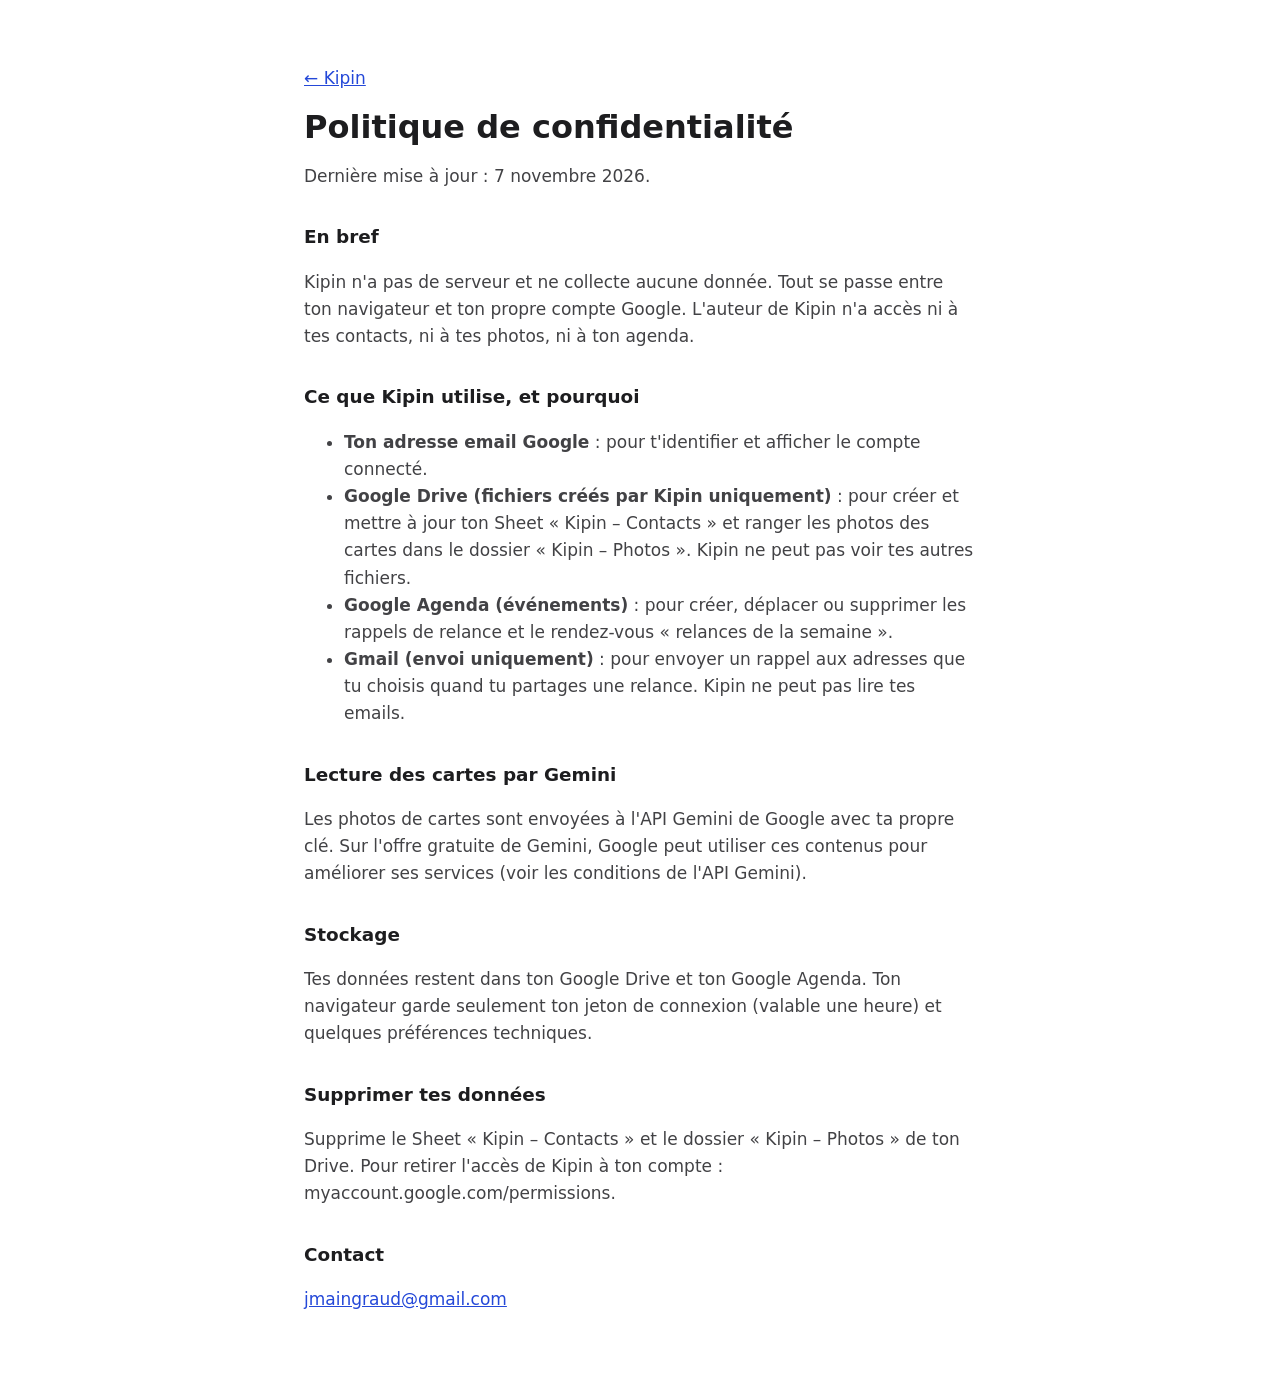
==== confidentialite.html @ f202598c "Ajoute la politique de confidentialité (requise par Google) Co-Authored-By: Claude Opus 5.5 <noreply" ====
<!DOCTYPE html>
<html lang="fr">
<head>
  <meta charset="utf-8">
  <meta name="viewport" content="width=device-width, initial-scale=1">
  <meta name="color-scheme" content="light dark">
  <title>Kipin · Confidentialité</title>
  <style>
    :root { --fond: #FFFFFF; --encre: #1D1D1F; --doux: #424245; --bleu: #2448D8; }
    @media (prefers-color-scheme: dark) { :root { --fond: #0F141C; --encre: #E6EAF0; --doux: #A3ADBB; --bleu: #8FA8FF; } }
    body { margin: 0; background: var(--fond); color: var(--encre); font: 17px/1.6 -apple-system, BlinkMacSystemFont, system-ui, sans-serif; }
    main { max-width: 42rem; margin: 0 auto; padding: 3rem 1.25rem 4rem; }
    h1 { font-size: 2rem; line-height: 1.15; margin: 0 0 0.5rem; }
    h2 { font-size: 1.15rem; margin: 2rem 0 0.5rem; }
    p, li { color: var(--doux); }
    a { color: var(--bleu); }
  </style>
</head>
<body>
<main>
  <p><a href="./">← Kipin</a></p>
  <h1>Politique de confidentialité</h1>
  <p>Dernière mise à jour : 7 novembre 2026.</p>

  <h2>En bref</h2>
  <p>Kipin n'a pas de serveur et ne collecte aucune donnée. Tout se passe entre ton navigateur et ton propre compte Google. L'auteur de Kipin n'a accès ni à tes contacts, ni à tes photos, ni à ton agenda.</p>

  <h2>Ce que Kipin utilise, et pourquoi</h2>
  <ul>
    <li><strong>Ton adresse email Google</strong> : pour t'identifier et afficher le compte connecté.</li>
    <li><strong>Google Drive (fichiers créés par Kipin uniquement)</strong> : pour créer et mettre à jour ton Sheet « Kipin – Contacts » et ranger les photos des cartes dans le dossier « Kipin – Photos ». Kipin ne peut pas voir tes autres fichiers.</li>
    <li><strong>Google Agenda (événements)</strong> : pour créer, déplacer ou supprimer les rappels de relance et le rendez-vous « relances de la semaine ».</li>
    <li><strong>Gmail (envoi uniquement)</strong> : pour envoyer un rappel aux adresses que tu choisis quand tu partages une relance. Kipin ne peut pas lire tes emails.</li>
  </ul>

  <h2>Lecture des cartes par Gemini</h2>
  <p>Les photos de cartes sont envoyées à l'API Gemini de Google avec ta propre clé. Sur l'offre gratuite de Gemini, Google peut utiliser ces contenus pour améliorer ses services (voir les conditions de l'API Gemini).</p>

  <h2>Stockage</h2>
  <p>Tes données restent dans ton Google Drive et ton Google Agenda. Ton navigateur garde seulement ton jeton de connexion (valable une heure) et quelques préférences techniques.</p>

  <h2>Supprimer tes données</h2>
  <p>Supprime le Sheet « Kipin – Contacts » et le dossier « Kipin – Photos » de ton Drive. Pour retirer l'accès de Kipin à ton compte : myaccount.google.com/permissions.</p>

  <h2>Contact</h2>
  <p><a href="mailto:jmaingraud@gmail.com">jmaingraud@gmail.com</a></p>
</main>
</body>
</html>
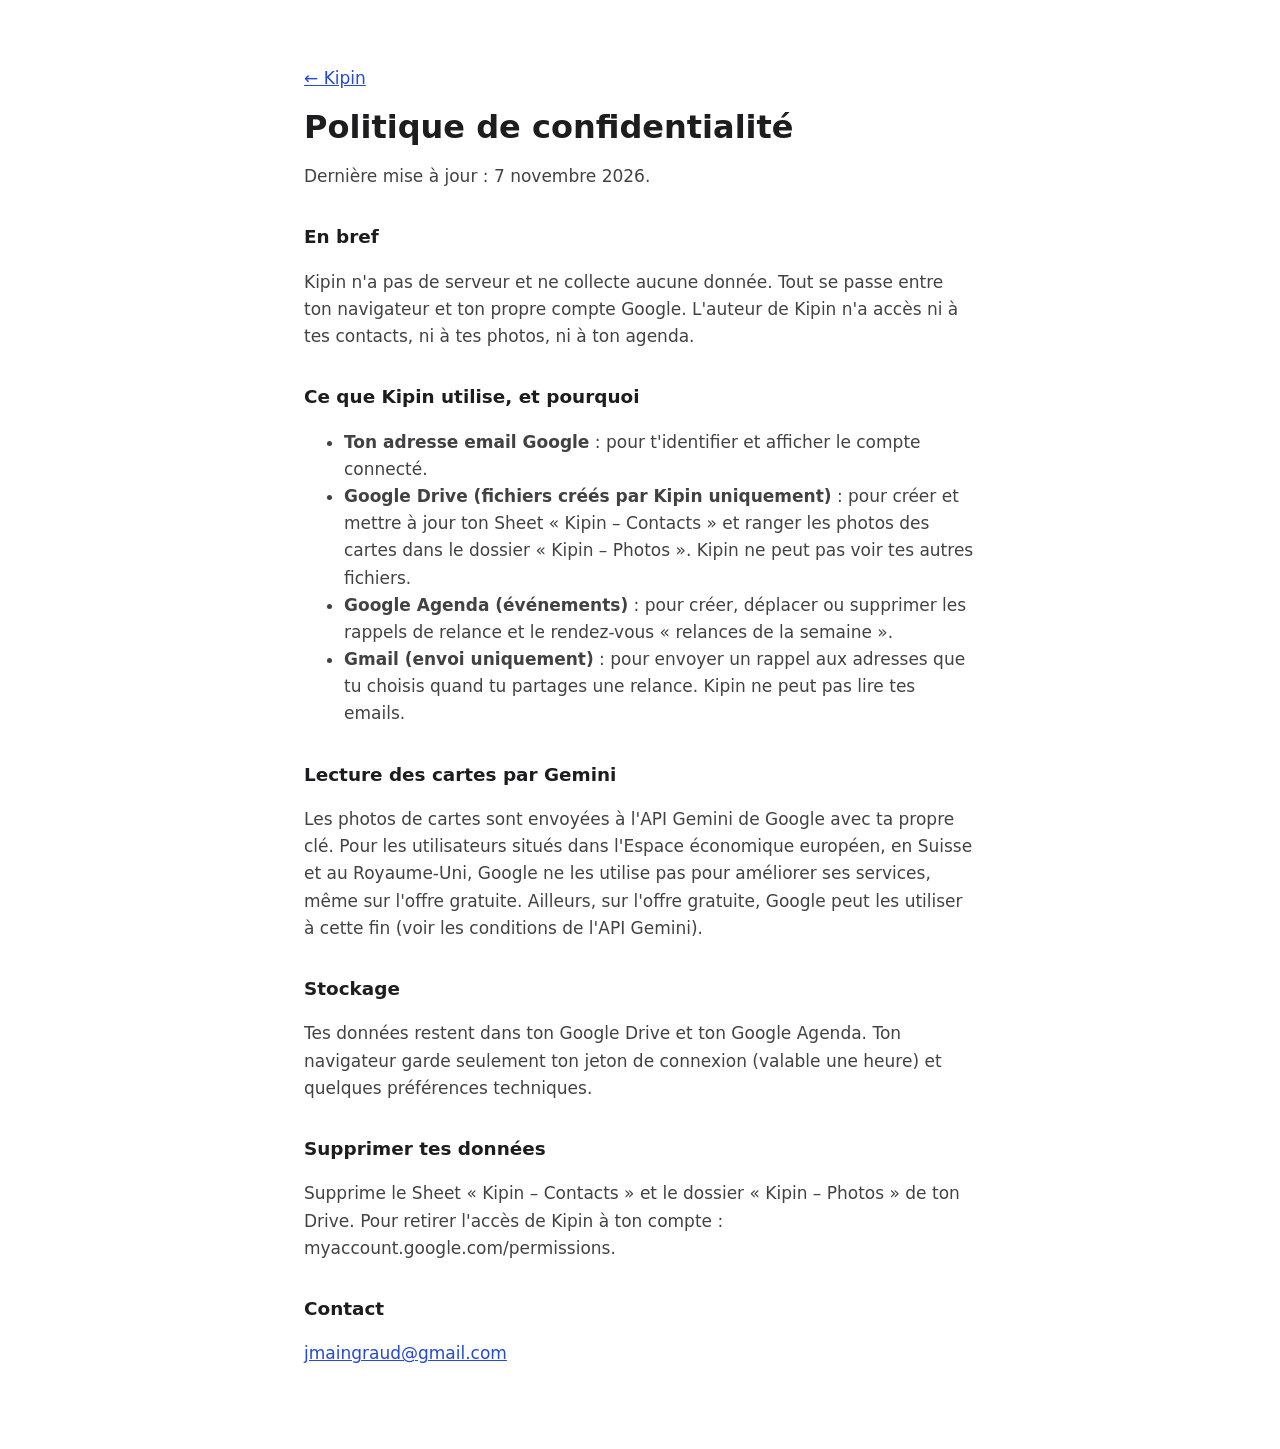
==== commit 04859ed7: "Écran de la clé Gemini refait : pas-à-pas en 4 étapes, vérification dès le collage, « Pas maintenant" ====
--- a/confidentialite.html
+++ b/confidentialite.html
@@ -34,7 +34,7 @@
   </ul>
 
   <h2>Lecture des cartes par Gemini</h2>
-  <p>Les photos de cartes sont envoyées à l'API Gemini de Google avec ta propre clé. Sur l'offre gratuite de Gemini, Google peut utiliser ces contenus pour améliorer ses services (voir les conditions de l'API Gemini).</p>
+  <p>Les photos de cartes sont envoyées à l'API Gemini de Google avec ta propre clé. Pour les utilisateurs situés dans l'Espace économique européen, en Suisse et au Royaume-Uni, Google ne les utilise pas pour améliorer ses services, même sur l'offre gratuite. Ailleurs, sur l'offre gratuite, Google peut les utiliser à cette fin (voir les conditions de l'API Gemini).</p>
 
   <h2>Stockage</h2>
   <p>Tes données restent dans ton Google Drive et ton Google Agenda. Ton navigateur garde seulement ton jeton de connexion (valable une heure) et quelques préférences techniques.</p>
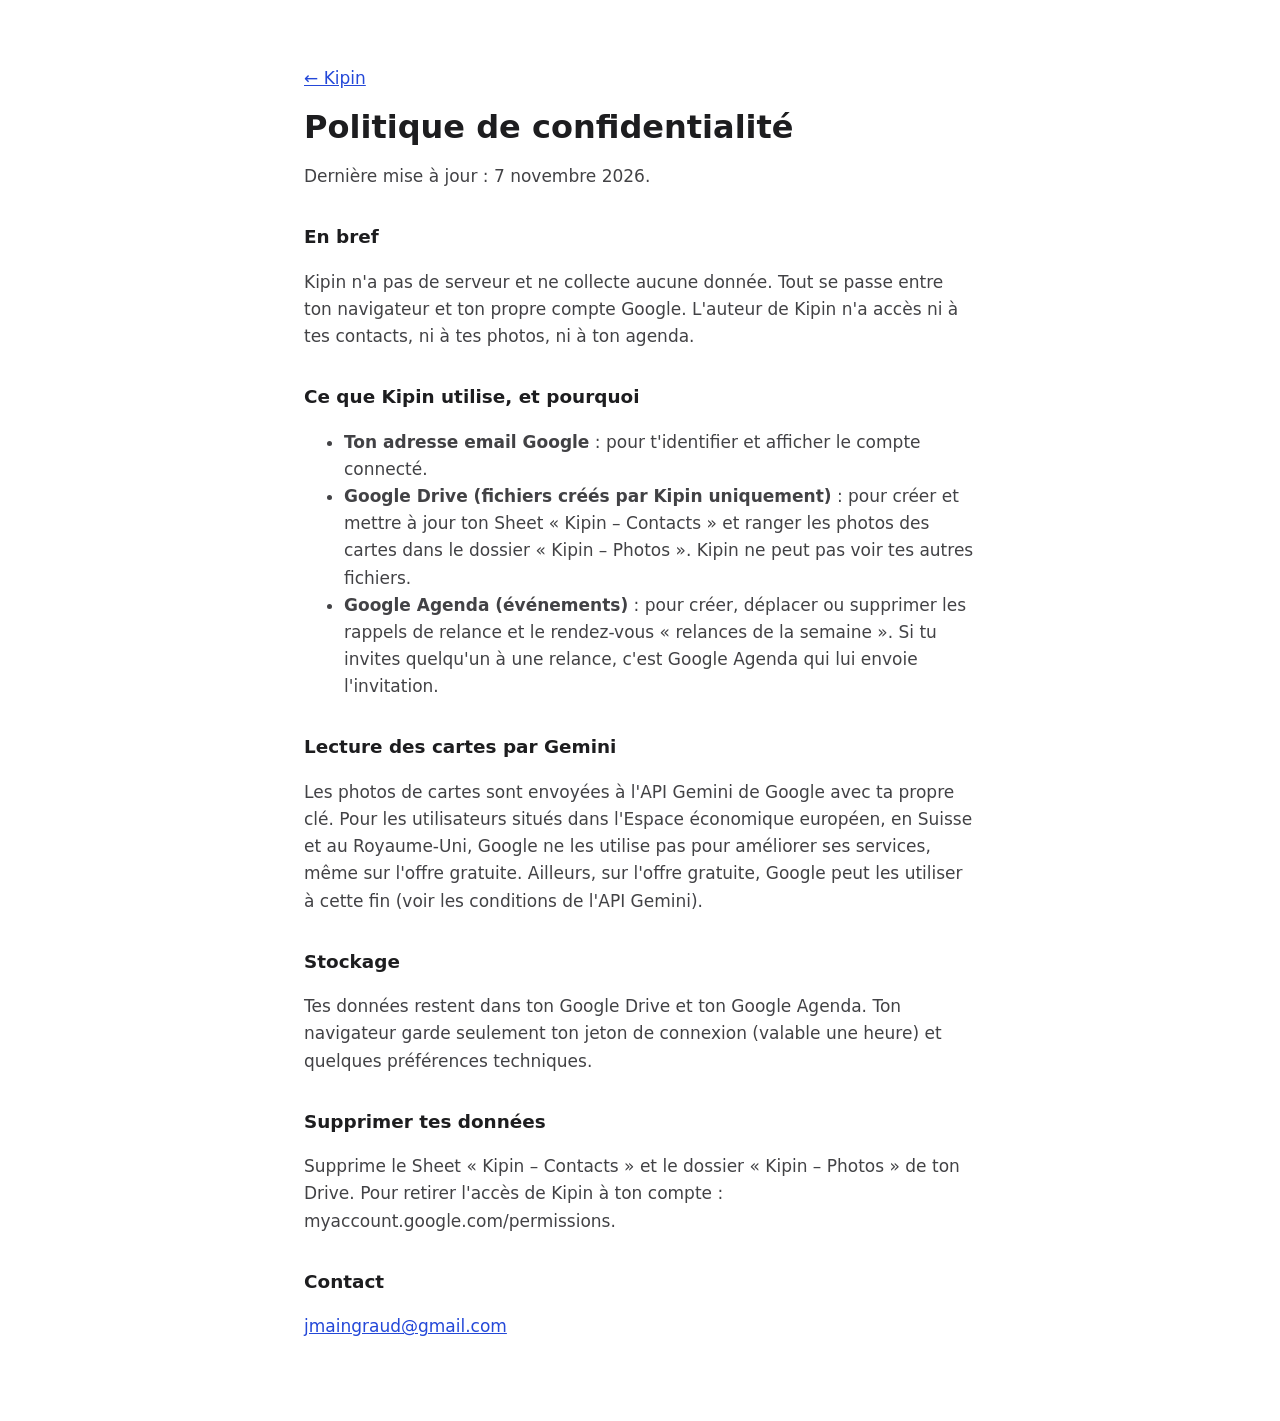
==== commit 388c015a: "Partage d'une relance : la personne est invitée à l'événement Google Agenda (plus d'envoi par Gmail," ====
--- a/confidentialite.html
+++ b/confidentialite.html
@@ -29,8 +29,7 @@
   <ul>
     <li><strong>Ton adresse email Google</strong> : pour t'identifier et afficher le compte connecté.</li>
     <li><strong>Google Drive (fichiers créés par Kipin uniquement)</strong> : pour créer et mettre à jour ton Sheet « Kipin – Contacts » et ranger les photos des cartes dans le dossier « Kipin – Photos ». Kipin ne peut pas voir tes autres fichiers.</li>
-    <li><strong>Google Agenda (événements)</strong> : pour créer, déplacer ou supprimer les rappels de relance et le rendez-vous « relances de la semaine ».</li>
-    <li><strong>Gmail (envoi uniquement)</strong> : pour envoyer un rappel aux adresses que tu choisis quand tu partages une relance. Kipin ne peut pas lire tes emails.</li>
+    <li><strong>Google Agenda (événements)</strong> : pour créer, déplacer ou supprimer les rappels de relance et le rendez-vous « relances de la semaine ». Si tu invites quelqu'un à une relance, c'est Google Agenda qui lui envoie l'invitation.</li>
   </ul>
 
   <h2>Lecture des cartes par Gemini</h2>
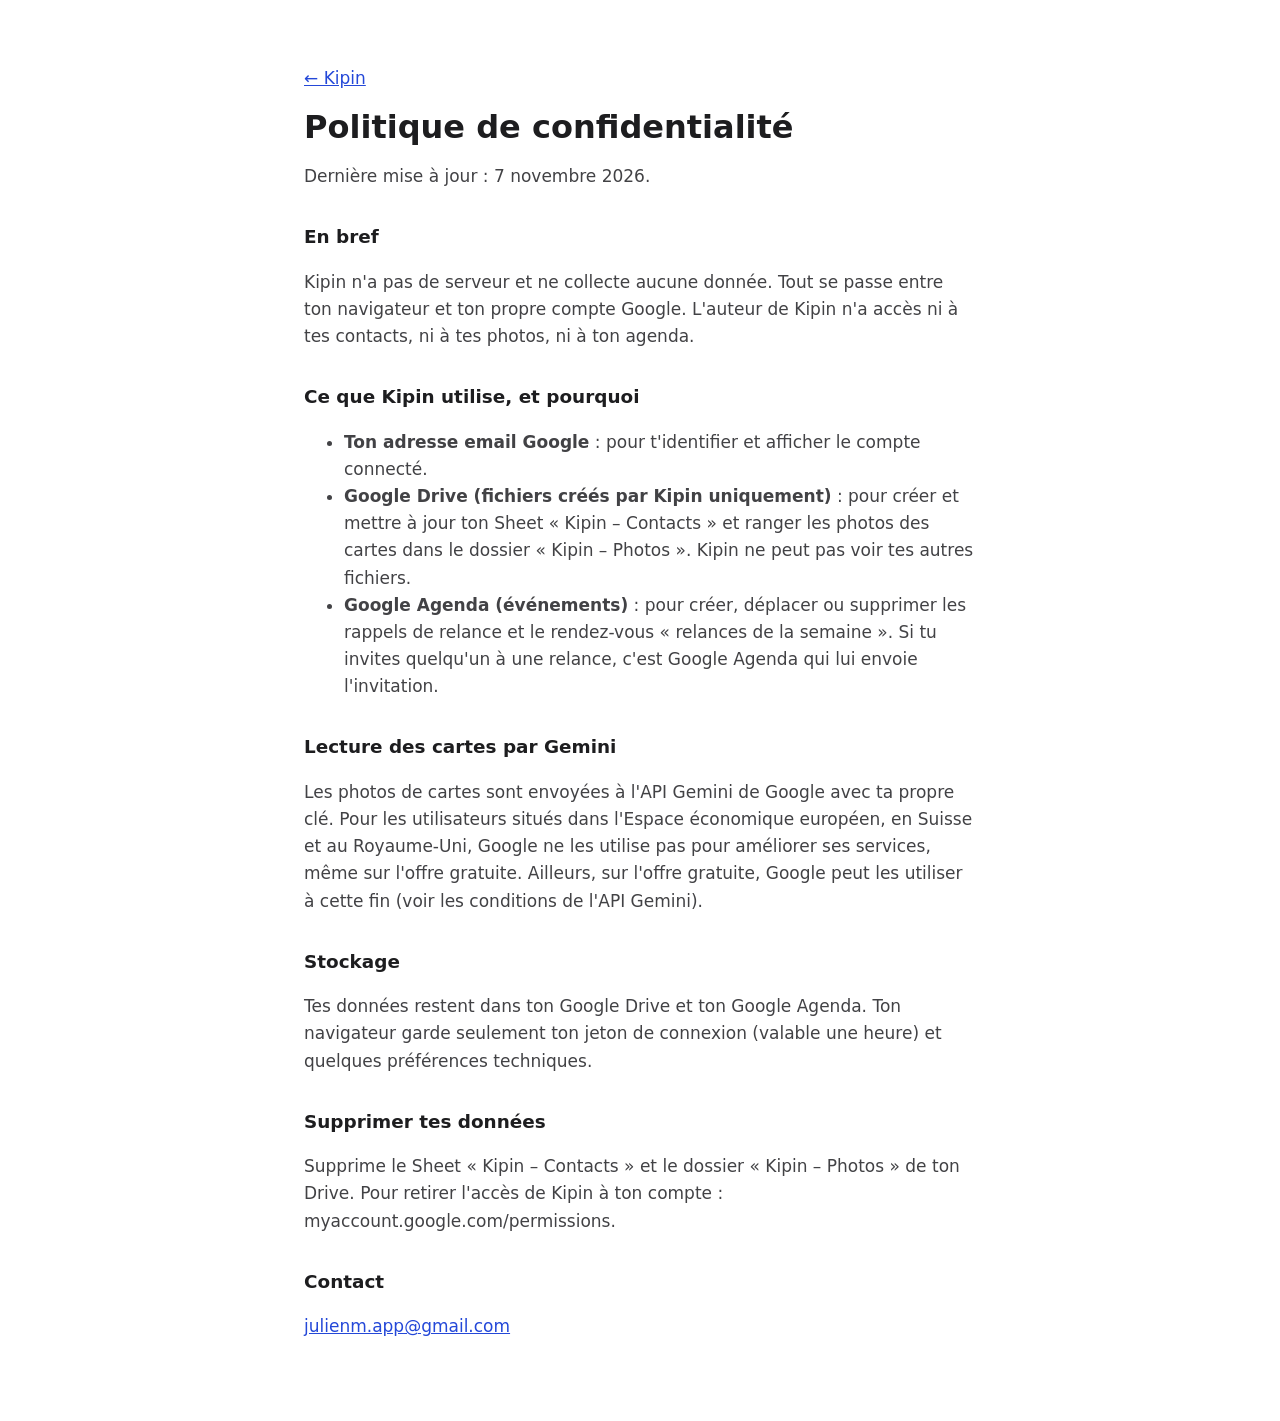
==== commit 61068085: "Lien « Un souci ? » : email pré-rempli (version, appareil, écran, message d'erreur) dans Réglages et" ====
--- a/confidentialite.html
+++ b/confidentialite.html
@@ -42,7 +42,7 @@
   <p>Supprime le Sheet « Kipin – Contacts » et le dossier « Kipin – Photos » de ton Drive. Pour retirer l'accès de Kipin à ton compte : myaccount.google.com/permissions.</p>
 
   <h2>Contact</h2>
-  <p><a href="mailto:jmaingraud@gmail.com">jmaingraud@gmail.com</a></p>
+  <p><a href="mailto:julienm.app@gmail.com">julienm.app@gmail.com</a></p>
 </main>
 </body>
 </html>
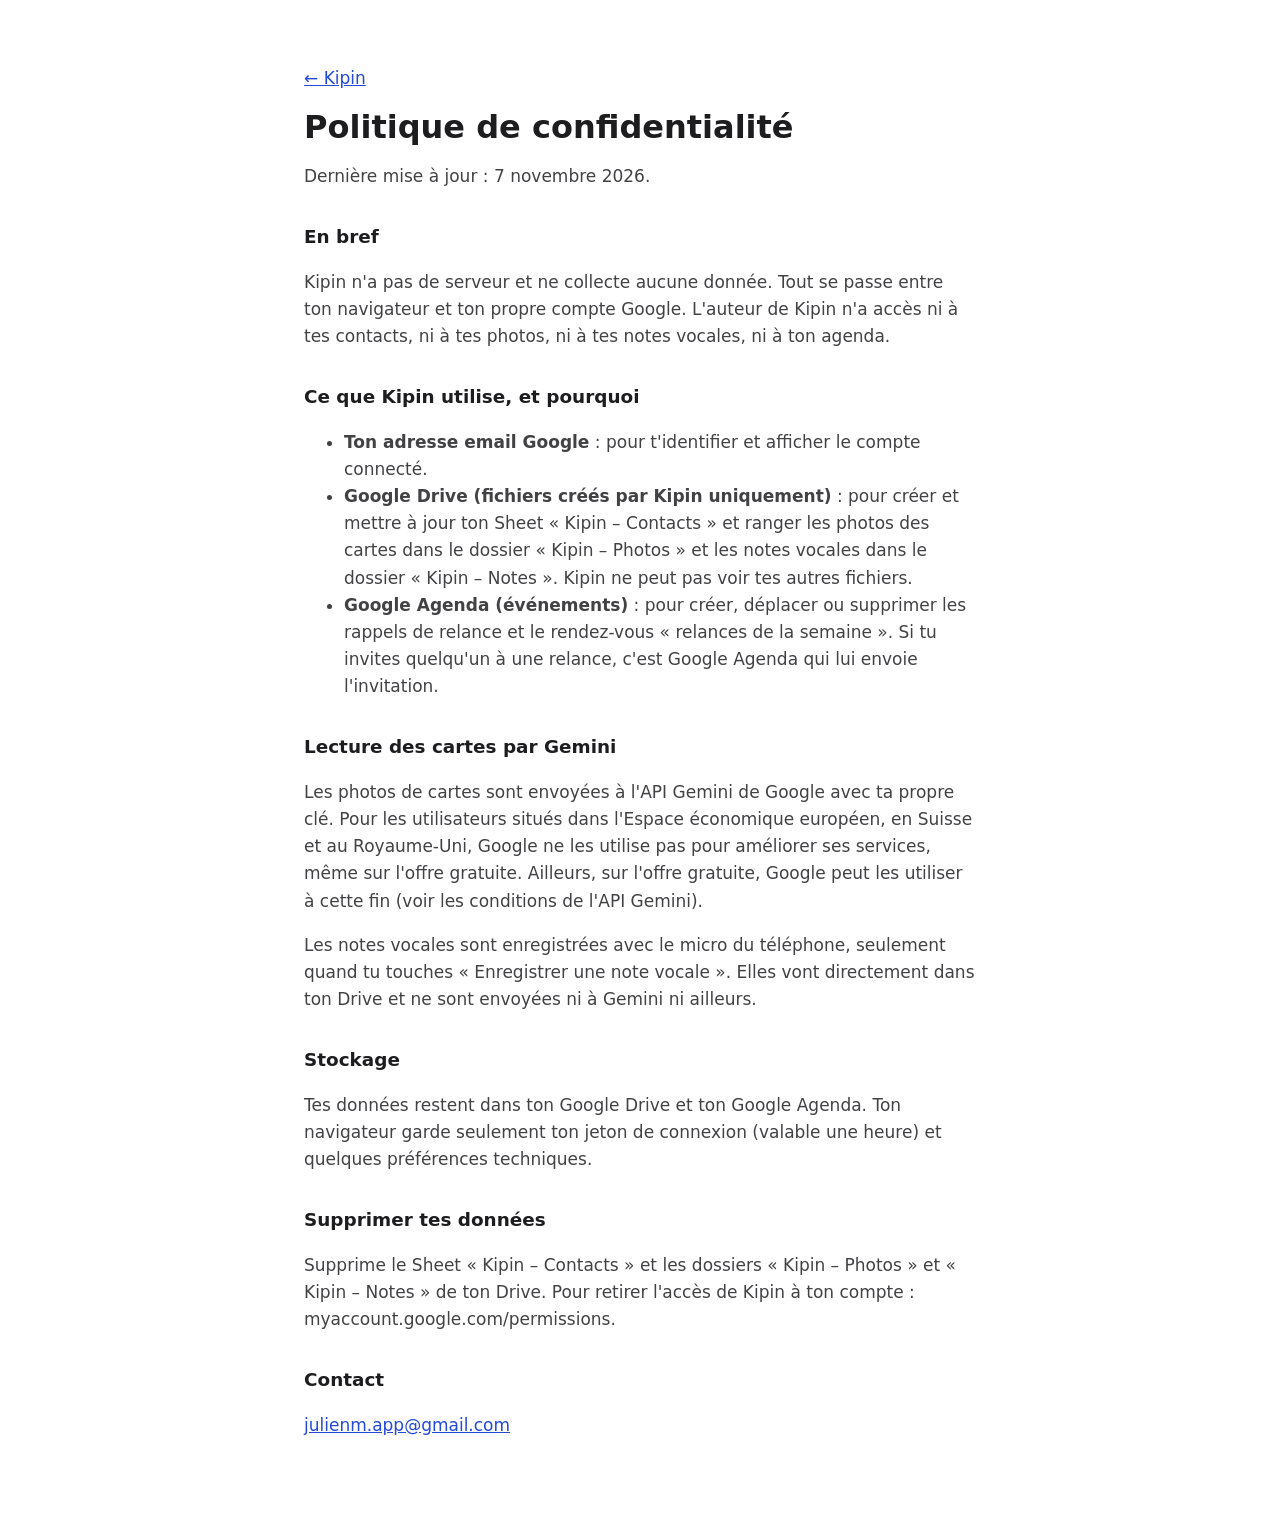
==== commit 5c77e36d: "Note vocale : enregistrer (2 min), réécouter, rangée dans le Drive « Kipin – Notes » Co-Authored-By:" ====
--- a/confidentialite.html
+++ b/confidentialite.html
@@ -23,23 +23,24 @@
   <p>Dernière mise à jour : 7 novembre 2026.</p>
 
   <h2>En bref</h2>
-  <p>Kipin n'a pas de serveur et ne collecte aucune donnée. Tout se passe entre ton navigateur et ton propre compte Google. L'auteur de Kipin n'a accès ni à tes contacts, ni à tes photos, ni à ton agenda.</p>
+  <p>Kipin n'a pas de serveur et ne collecte aucune donnée. Tout se passe entre ton navigateur et ton propre compte Google. L'auteur de Kipin n'a accès ni à tes contacts, ni à tes photos, ni à tes notes vocales, ni à ton agenda.</p>
 
   <h2>Ce que Kipin utilise, et pourquoi</h2>
   <ul>
     <li><strong>Ton adresse email Google</strong> : pour t'identifier et afficher le compte connecté.</li>
-    <li><strong>Google Drive (fichiers créés par Kipin uniquement)</strong> : pour créer et mettre à jour ton Sheet « Kipin – Contacts » et ranger les photos des cartes dans le dossier « Kipin – Photos ». Kipin ne peut pas voir tes autres fichiers.</li>
+    <li><strong>Google Drive (fichiers créés par Kipin uniquement)</strong> : pour créer et mettre à jour ton Sheet « Kipin – Contacts » et ranger les photos des cartes dans le dossier « Kipin – Photos » et les notes vocales dans le dossier « Kipin – Notes ». Kipin ne peut pas voir tes autres fichiers.</li>
     <li><strong>Google Agenda (événements)</strong> : pour créer, déplacer ou supprimer les rappels de relance et le rendez-vous « relances de la semaine ». Si tu invites quelqu'un à une relance, c'est Google Agenda qui lui envoie l'invitation.</li>
   </ul>
 
   <h2>Lecture des cartes par Gemini</h2>
   <p>Les photos de cartes sont envoyées à l'API Gemini de Google avec ta propre clé. Pour les utilisateurs situés dans l'Espace économique européen, en Suisse et au Royaume-Uni, Google ne les utilise pas pour améliorer ses services, même sur l'offre gratuite. Ailleurs, sur l'offre gratuite, Google peut les utiliser à cette fin (voir les conditions de l'API Gemini).</p>
+  <p>Les notes vocales sont enregistrées avec le micro du téléphone, seulement quand tu touches « Enregistrer une note vocale ». Elles vont directement dans ton Drive et ne sont envoyées ni à Gemini ni ailleurs.</p>
 
   <h2>Stockage</h2>
   <p>Tes données restent dans ton Google Drive et ton Google Agenda. Ton navigateur garde seulement ton jeton de connexion (valable une heure) et quelques préférences techniques.</p>
 
   <h2>Supprimer tes données</h2>
-  <p>Supprime le Sheet « Kipin – Contacts » et le dossier « Kipin – Photos » de ton Drive. Pour retirer l'accès de Kipin à ton compte : myaccount.google.com/permissions.</p>
+  <p>Supprime le Sheet « Kipin – Contacts » et les dossiers « Kipin – Photos » et « Kipin – Notes » de ton Drive. Pour retirer l'accès de Kipin à ton compte : myaccount.google.com/permissions.</p>
 
   <h2>Contact</h2>
   <p><a href="mailto:julienm.app@gmail.com">julienm.app@gmail.com</a></p>
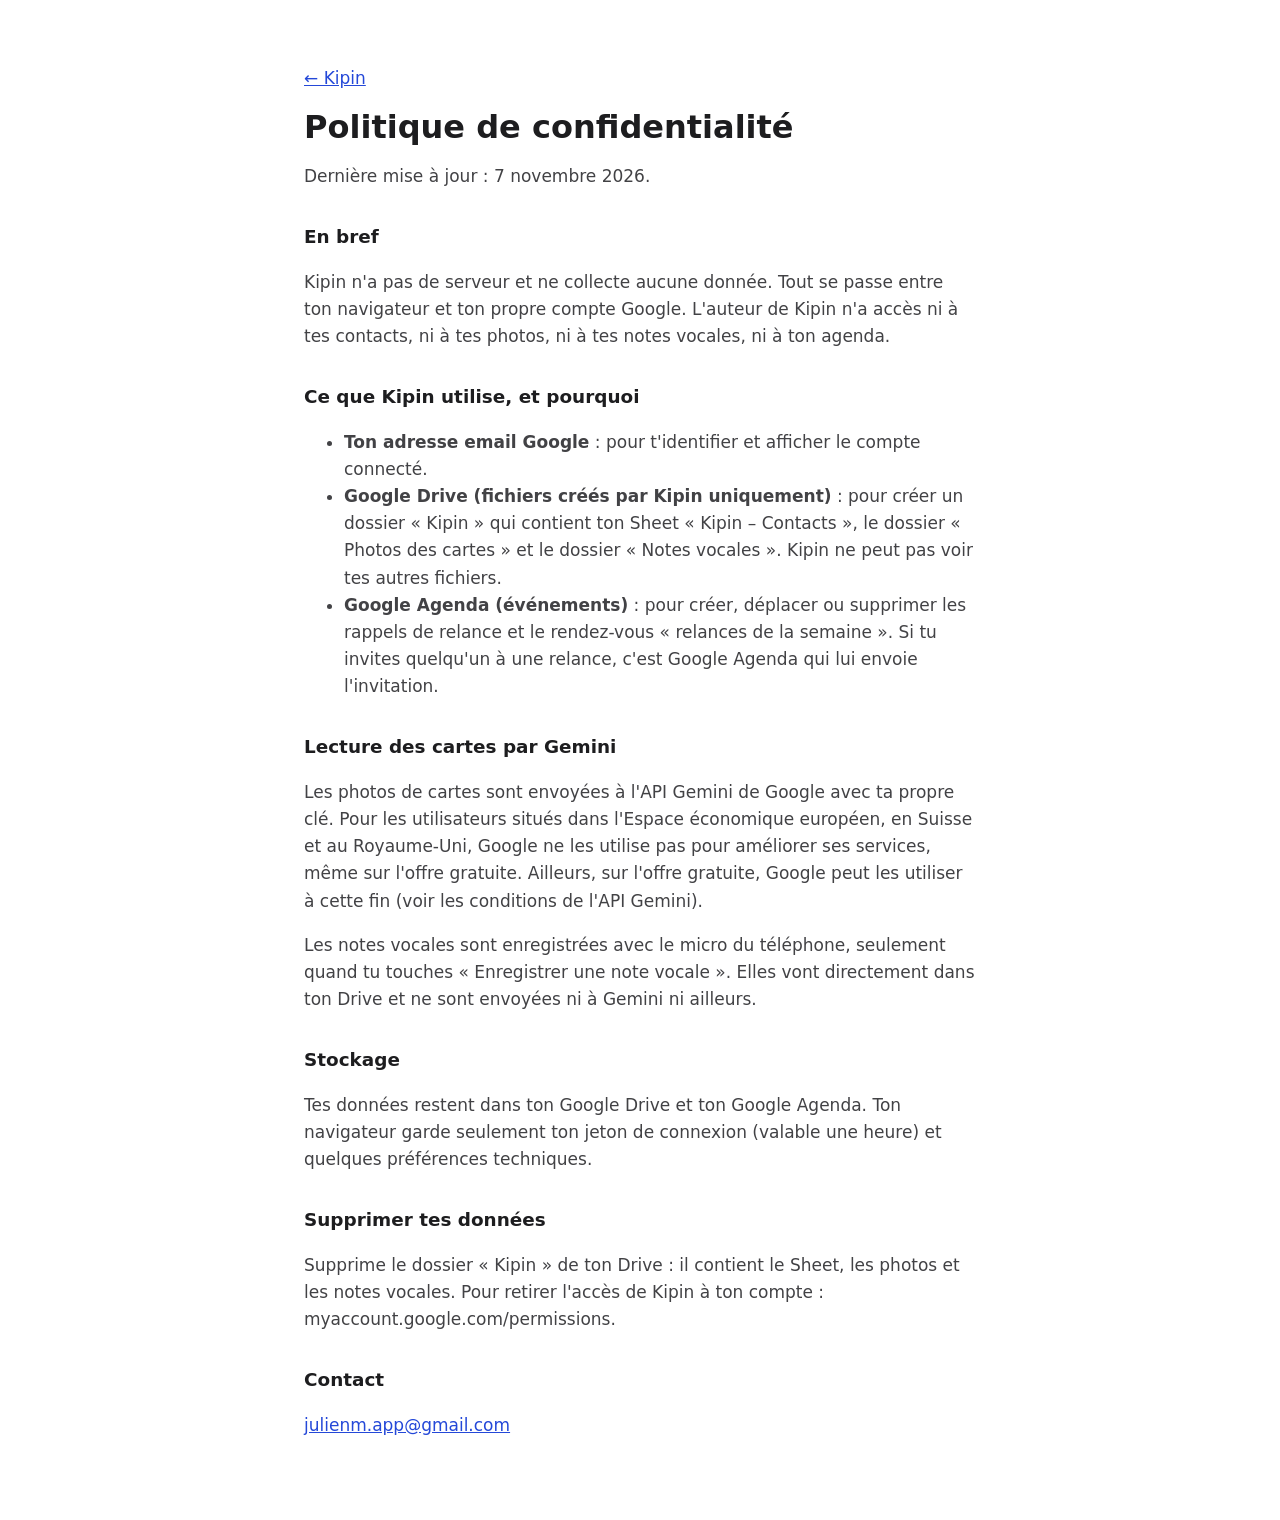
==== commit a584a134: "Drive rangé : dossier « Kipin » avec le Sheet, « Photos des cartes » et « Notes vocales » (migration" ====
--- a/confidentialite.html
+++ b/confidentialite.html
@@ -28,7 +28,7 @@
   <h2>Ce que Kipin utilise, et pourquoi</h2>
   <ul>
     <li><strong>Ton adresse email Google</strong> : pour t'identifier et afficher le compte connecté.</li>
-    <li><strong>Google Drive (fichiers créés par Kipin uniquement)</strong> : pour créer et mettre à jour ton Sheet « Kipin – Contacts » et ranger les photos des cartes dans le dossier « Kipin – Photos » et les notes vocales dans le dossier « Kipin – Notes ». Kipin ne peut pas voir tes autres fichiers.</li>
+    <li><strong>Google Drive (fichiers créés par Kipin uniquement)</strong> : pour créer un dossier « Kipin » qui contient ton Sheet « Kipin – Contacts », le dossier « Photos des cartes » et le dossier « Notes vocales ». Kipin ne peut pas voir tes autres fichiers.</li>
     <li><strong>Google Agenda (événements)</strong> : pour créer, déplacer ou supprimer les rappels de relance et le rendez-vous « relances de la semaine ». Si tu invites quelqu'un à une relance, c'est Google Agenda qui lui envoie l'invitation.</li>
   </ul>
 
@@ -40,7 +40,7 @@
   <p>Tes données restent dans ton Google Drive et ton Google Agenda. Ton navigateur garde seulement ton jeton de connexion (valable une heure) et quelques préférences techniques.</p>
 
   <h2>Supprimer tes données</h2>
-  <p>Supprime le Sheet « Kipin – Contacts » et les dossiers « Kipin – Photos » et « Kipin – Notes » de ton Drive. Pour retirer l'accès de Kipin à ton compte : myaccount.google.com/permissions.</p>
+  <p>Supprime le dossier « Kipin » de ton Drive : il contient le Sheet, les photos et les notes vocales. Pour retirer l'accès de Kipin à ton compte : myaccount.google.com/permissions.</p>
 
   <h2>Contact</h2>
   <p><a href="mailto:julienm.app@gmail.com">julienm.app@gmail.com</a></p>
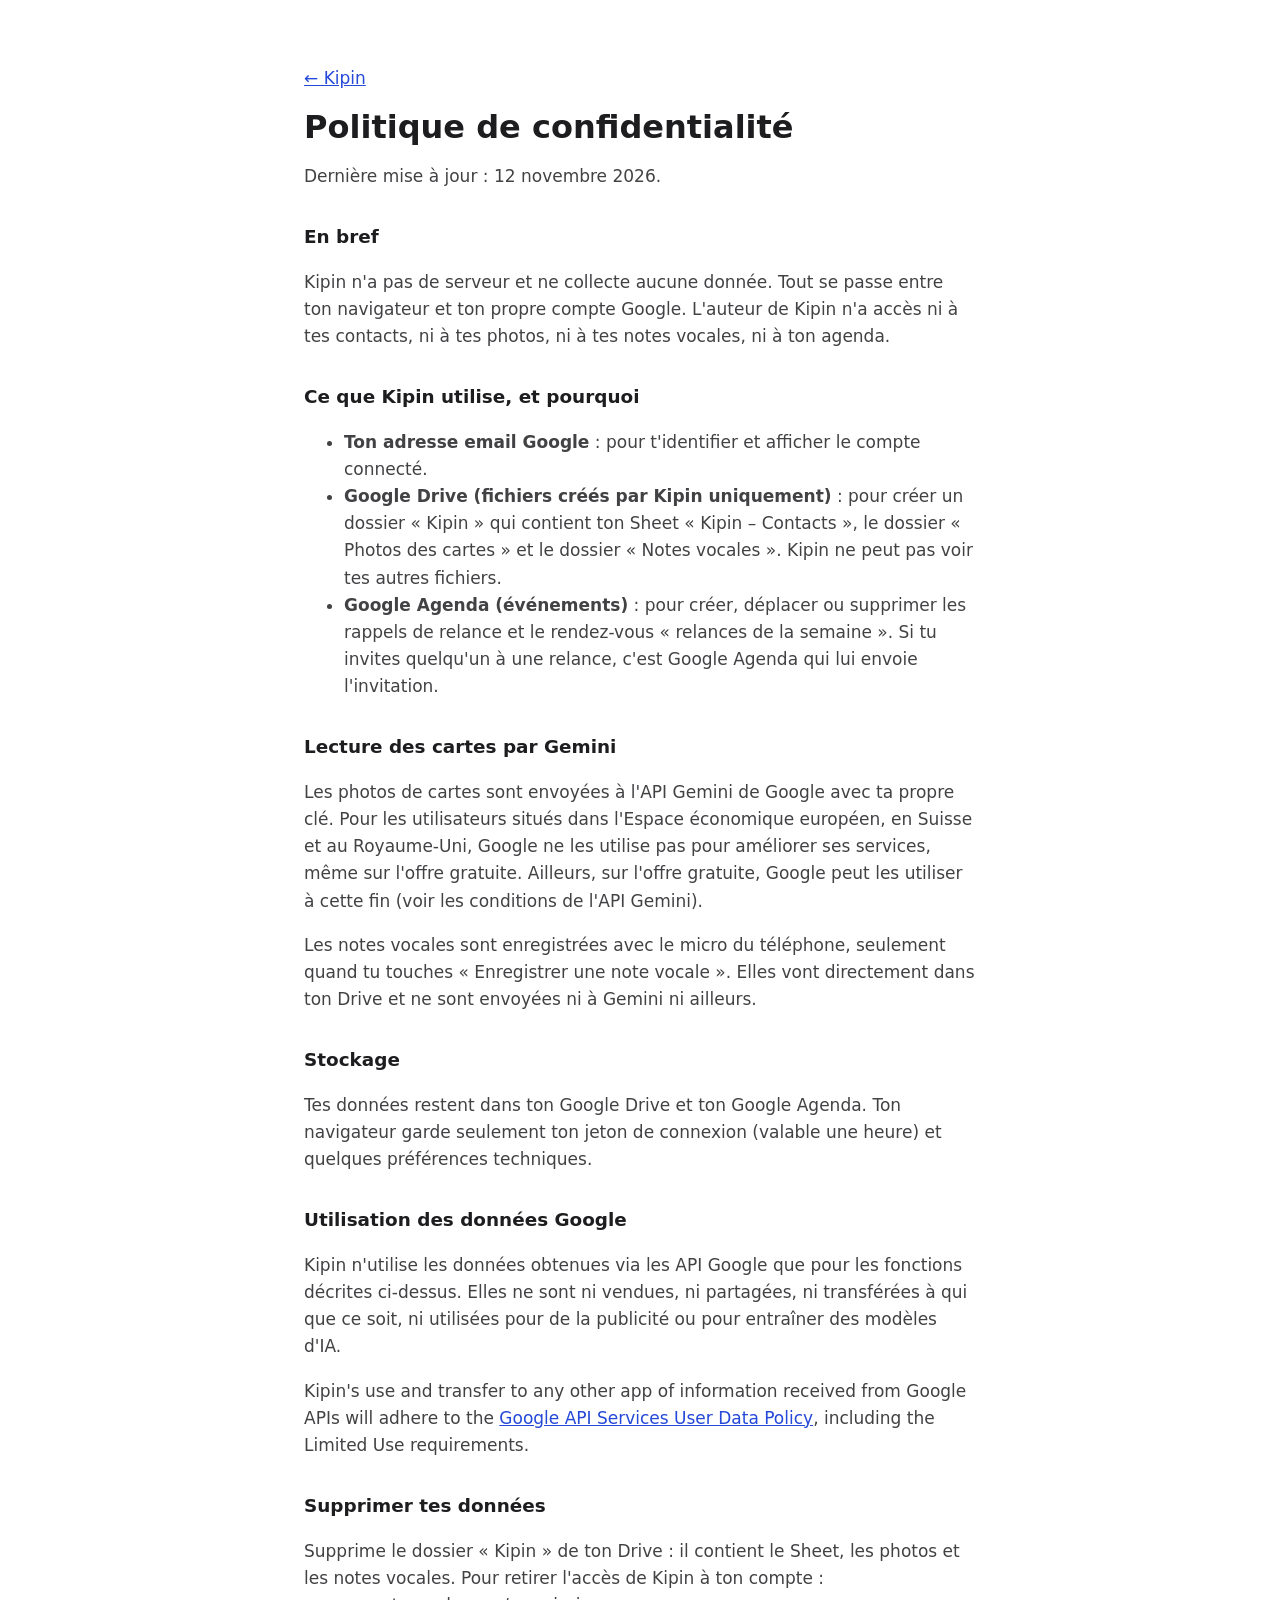
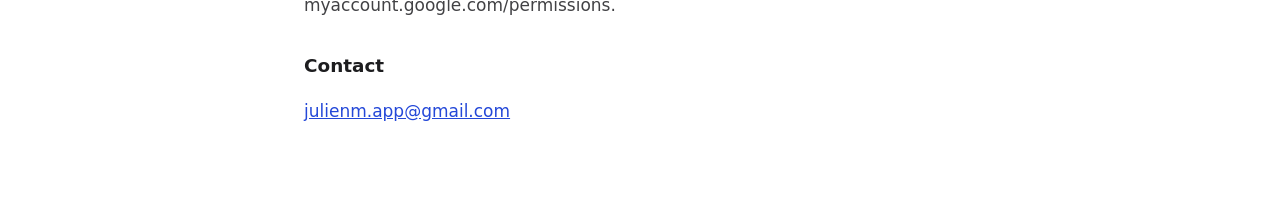
==== commit c5163e61: "Confidentialité : section Utilisation des données Google (Limited Use) Co-Authored-By: Claude Opus 5" ====
--- a/confidentialite.html
+++ b/confidentialite.html
@@ -20,7 +20,7 @@
 <main>
   <p><a href="./">← Kipin</a></p>
   <h1>Politique de confidentialité</h1>
-  <p>Dernière mise à jour : 7 novembre 2026.</p>
+  <p>Dernière mise à jour : 12 novembre 2026.</p>
 
   <h2>En bref</h2>
   <p>Kipin n'a pas de serveur et ne collecte aucune donnée. Tout se passe entre ton navigateur et ton propre compte Google. L'auteur de Kipin n'a accès ni à tes contacts, ni à tes photos, ni à tes notes vocales, ni à ton agenda.</p>
@@ -39,6 +39,9 @@
   <h2>Stockage</h2>
   <p>Tes données restent dans ton Google Drive et ton Google Agenda. Ton navigateur garde seulement ton jeton de connexion (valable une heure) et quelques préférences techniques.</p>
 
+  <h2>Utilisation des données Google</h2>
+  <p>Kipin n'utilise les données obtenues via les API Google que pour les fonctions décrites ci-dessus. Elles ne sont ni vendues, ni partagées, ni transférées à qui que ce soit, ni utilisées pour de la publicité ou pour entraîner des modèles d'IA.</p>
+  <p lang="en">Kipin's use and transfer to any other app of information received from Google APIs will adhere to the <a href="https://developers.google.com/terms/api-services-user-data-policy">Google API Services User Data Policy</a>, including the Limited Use requirements.</p>
   <h2>Supprimer tes données</h2>
   <p>Supprime le dossier « Kipin » de ton Drive : il contient le Sheet, les photos et les notes vocales. Pour retirer l'accès de Kipin à ton compte : myaccount.google.com/permissions.</p>
 
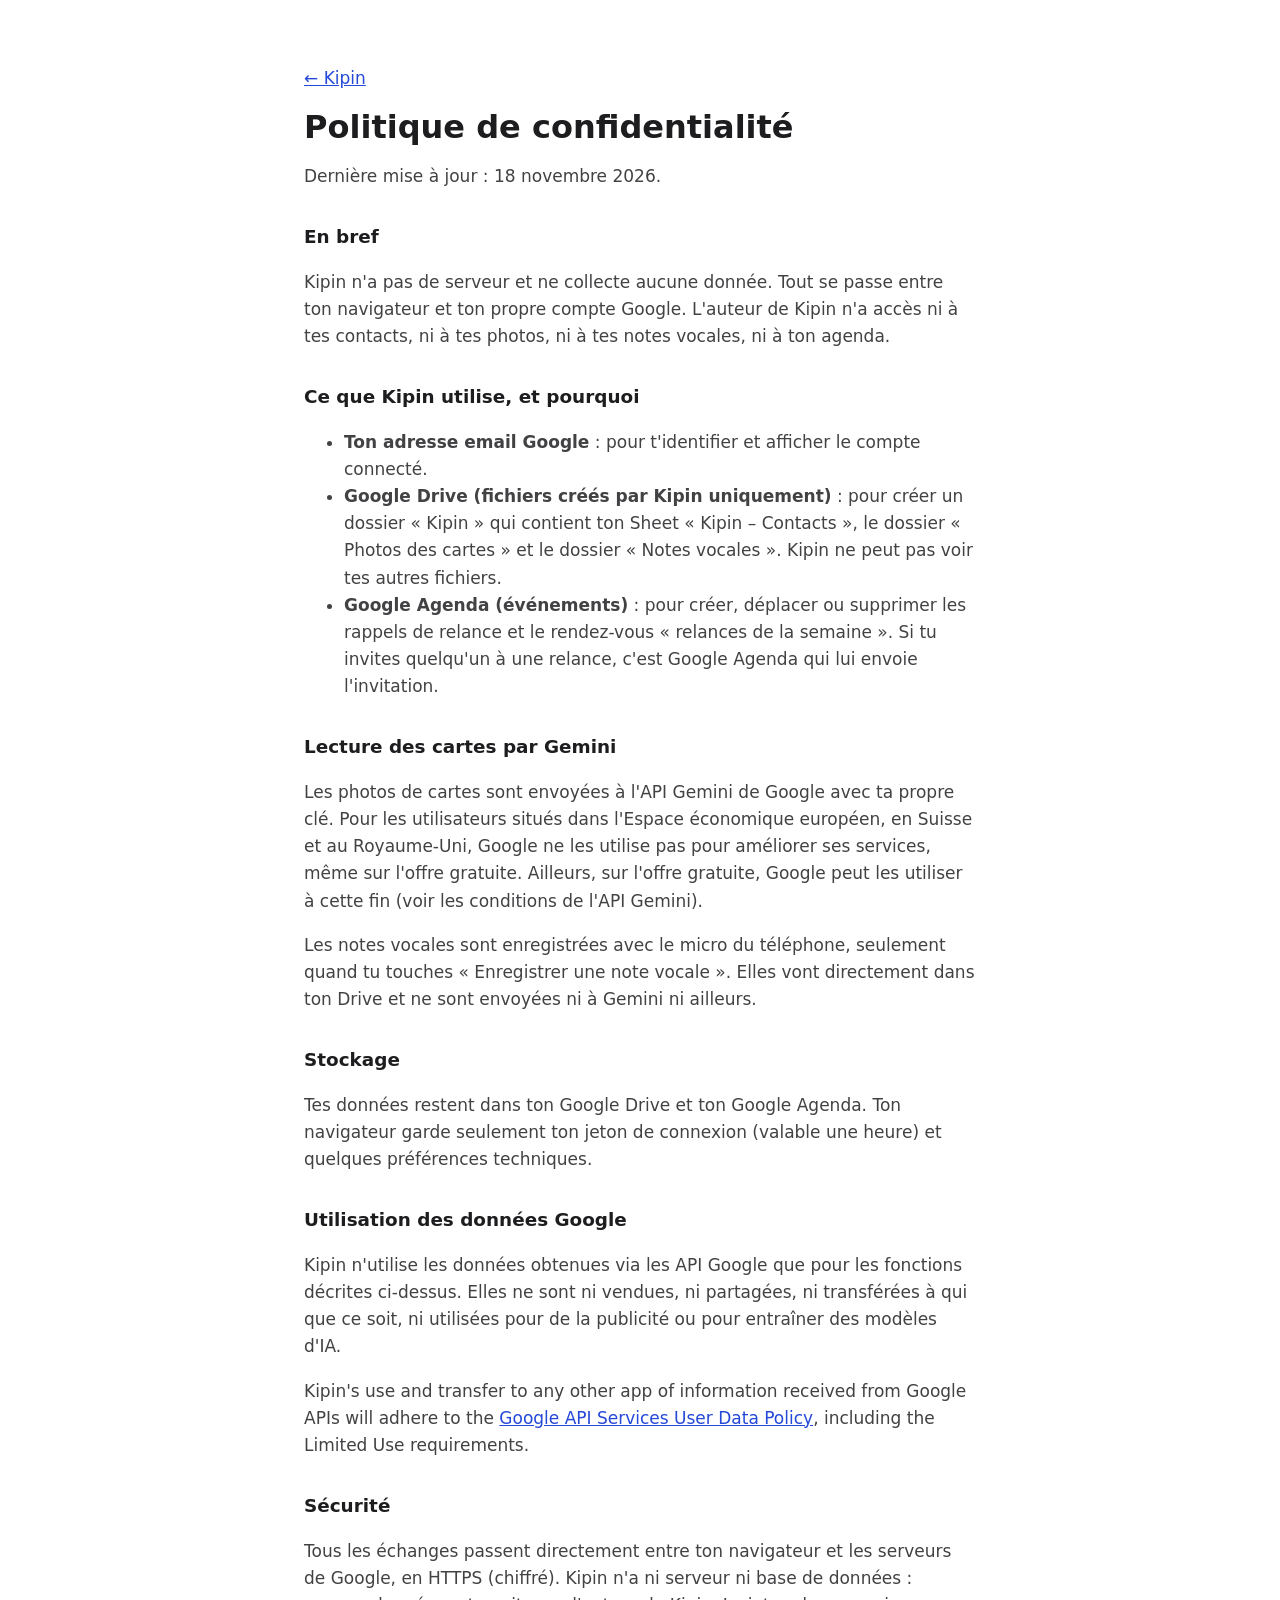
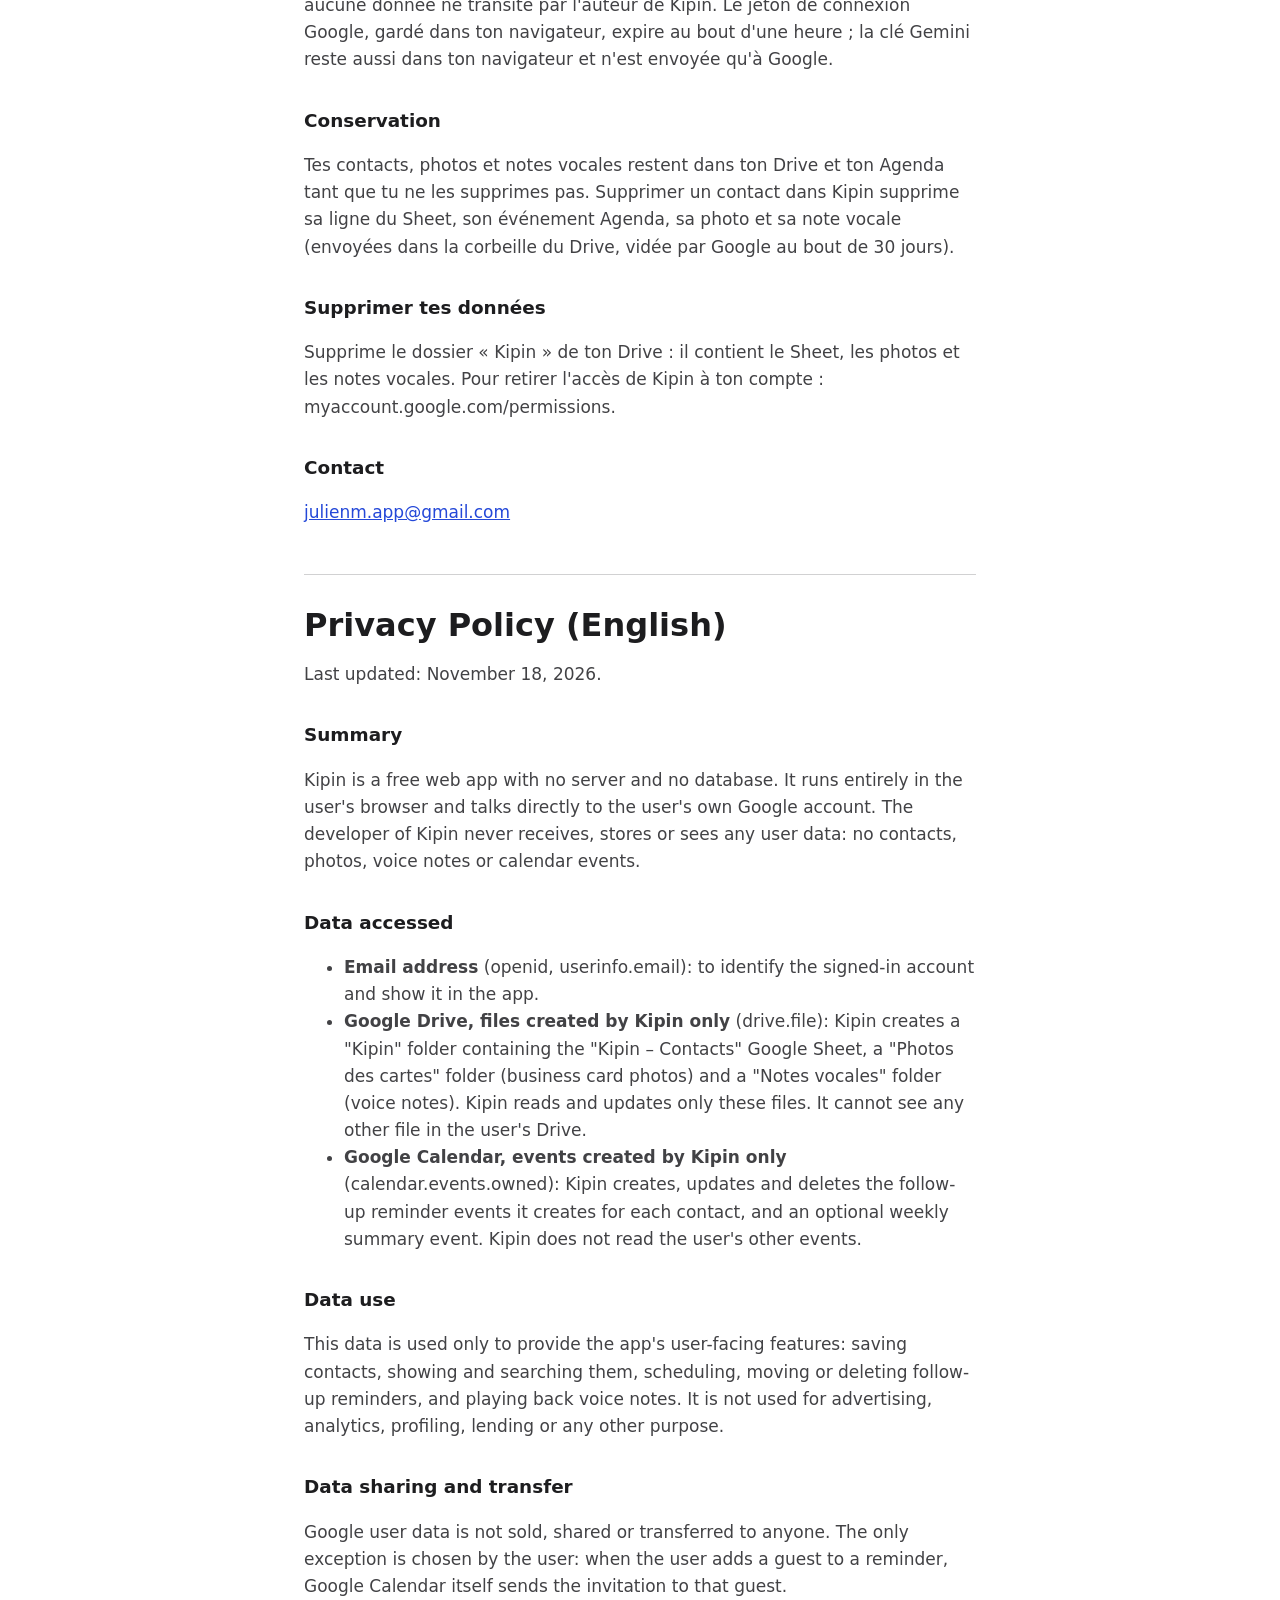
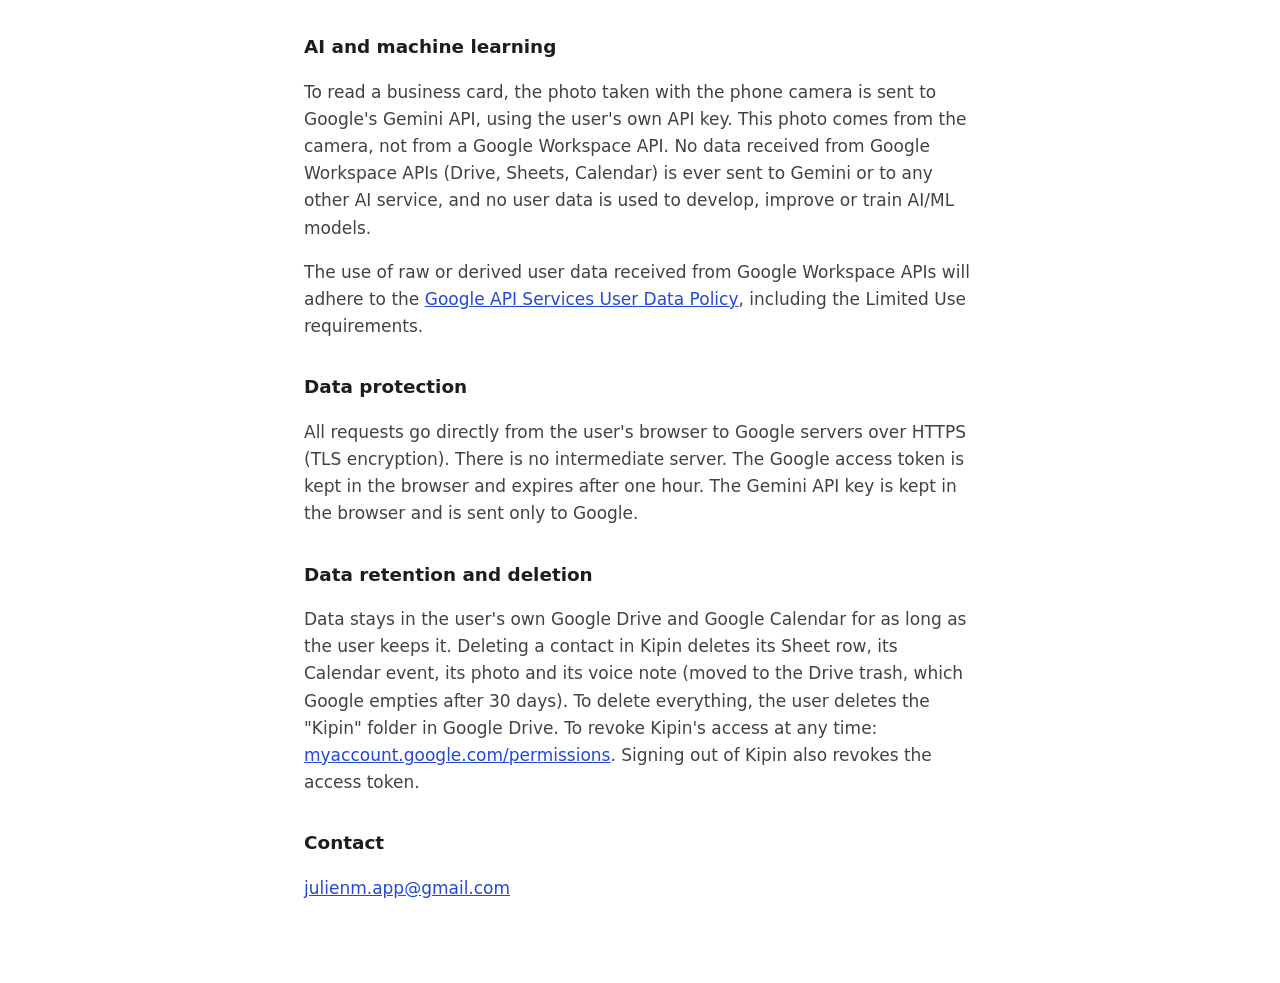
==== commit a4205854: "Confidentialité : sécurité, conservation, version anglaise complète pour la revue Google Co-Authored" ====
--- a/confidentialite.html
+++ b/confidentialite.html
@@ -20,7 +20,7 @@
 <main>
   <p><a href="./">← Kipin</a></p>
   <h1>Politique de confidentialité</h1>
-  <p>Dernière mise à jour : 12 novembre 2026.</p>
+  <p>Dernière mise à jour : 18 novembre 2026.</p>
 
   <h2>En bref</h2>
   <p>Kipin n'a pas de serveur et ne collecte aucune donnée. Tout se passe entre ton navigateur et ton propre compte Google. L'auteur de Kipin n'a accès ni à tes contacts, ni à tes photos, ni à tes notes vocales, ni à ton agenda.</p>
@@ -42,11 +42,42 @@
   <h2>Utilisation des données Google</h2>
   <p>Kipin n'utilise les données obtenues via les API Google que pour les fonctions décrites ci-dessus. Elles ne sont ni vendues, ni partagées, ni transférées à qui que ce soit, ni utilisées pour de la publicité ou pour entraîner des modèles d'IA.</p>
   <p lang="en">Kipin's use and transfer to any other app of information received from Google APIs will adhere to the <a href="https://developers.google.com/terms/api-services-user-data-policy">Google API Services User Data Policy</a>, including the Limited Use requirements.</p>
+  <h2>Sécurité</h2>
+  <p>Tous les échanges passent directement entre ton navigateur et les serveurs de Google, en HTTPS (chiffré). Kipin n'a ni serveur ni base de données : aucune donnée ne transite par l'auteur de Kipin. Le jeton de connexion Google, gardé dans ton navigateur, expire au bout d'une heure ; la clé Gemini reste aussi dans ton navigateur et n'est envoyée qu'à Google.</p>
+  <h2>Conservation</h2>
+  <p>Tes contacts, photos et notes vocales restent dans ton Drive et ton Agenda tant que tu ne les supprimes pas. Supprimer un contact dans Kipin supprime sa ligne du Sheet, son événement Agenda, sa photo et sa note vocale (envoyées dans la corbeille du Drive, vidée par Google au bout de 30 jours).</p>
   <h2>Supprimer tes données</h2>
   <p>Supprime le dossier « Kipin » de ton Drive : il contient le Sheet, les photos et les notes vocales. Pour retirer l'accès de Kipin à ton compte : myaccount.google.com/permissions.</p>
 
   <h2>Contact</h2>
   <p><a href="mailto:julienm.app@gmail.com">julienm.app@gmail.com</a></p>
+
+  <hr style="margin:3rem 0 2rem;border:none;border-top:1px solid currentColor;opacity:.2">
+  <section lang="en">
+  <h1>Privacy Policy (English)</h1>
+  <p>Last updated: November 18, 2026.</p>
+  <h2>Summary</h2>
+  <p>Kipin is a free web app with no server and no database. It runs entirely in the user's browser and talks directly to the user's own Google account. The developer of Kipin never receives, stores or sees any user data: no contacts, photos, voice notes or calendar events.</p>
+  <h2>Data accessed</h2>
+  <ul>
+    <li><strong>Email address</strong> (openid, userinfo.email): to identify the signed-in account and show it in the app.</li>
+    <li><strong>Google Drive, files created by Kipin only</strong> (drive.file): Kipin creates a "Kipin" folder containing the "Kipin – Contacts" Google Sheet, a "Photos des cartes" folder (business card photos) and a "Notes vocales" folder (voice notes). Kipin reads and updates only these files. It cannot see any other file in the user's Drive.</li>
+    <li><strong>Google Calendar, events created by Kipin only</strong> (calendar.events.owned): Kipin creates, updates and deletes the follow-up reminder events it creates for each contact, and an optional weekly summary event. Kipin does not read the user's other events.</li>
+  </ul>
+  <h2>Data use</h2>
+  <p>This data is used only to provide the app's user-facing features: saving contacts, showing and searching them, scheduling, moving or deleting follow-up reminders, and playing back voice notes. It is not used for advertising, analytics, profiling, lending or any other purpose.</p>
+  <h2>Data sharing and transfer</h2>
+  <p>Google user data is not sold, shared or transferred to anyone. The only exception is chosen by the user: when the user adds a guest to a reminder, Google Calendar itself sends the invitation to that guest.</p>
+  <h2>AI and machine learning</h2>
+  <p>To read a business card, the photo taken with the phone camera is sent to Google's Gemini API, using the user's own API key. This photo comes from the camera, not from a Google Workspace API. No data received from Google Workspace APIs (Drive, Sheets, Calendar) is ever sent to Gemini or to any other AI service, and no user data is used to develop, improve or train AI/ML models.</p>
+  <p>The use of raw or derived user data received from Google Workspace APIs will adhere to the <a href="https://developers.google.com/terms/api-services-user-data-policy">Google API Services User Data Policy</a>, including the Limited Use requirements.</p>
+  <h2>Data protection</h2>
+  <p>All requests go directly from the user's browser to Google servers over HTTPS (TLS encryption). There is no intermediate server. The Google access token is kept in the browser and expires after one hour. The Gemini API key is kept in the browser and is sent only to Google.</p>
+  <h2>Data retention and deletion</h2>
+  <p>Data stays in the user's own Google Drive and Google Calendar for as long as the user keeps it. Deleting a contact in Kipin deletes its Sheet row, its Calendar event, its photo and its voice note (moved to the Drive trash, which Google empties after 30 days). To delete everything, the user deletes the "Kipin" folder in Google Drive. To revoke Kipin's access at any time: <a href="https://myaccount.google.com/permissions">myaccount.google.com/permissions</a>. Signing out of Kipin also revokes the access token.</p>
+  <h2>Contact</h2>
+  <p><a href="mailto:julienm.app@gmail.com">julienm.app@gmail.com</a></p>
+  </section>
 </main>
 </body>
 </html>
